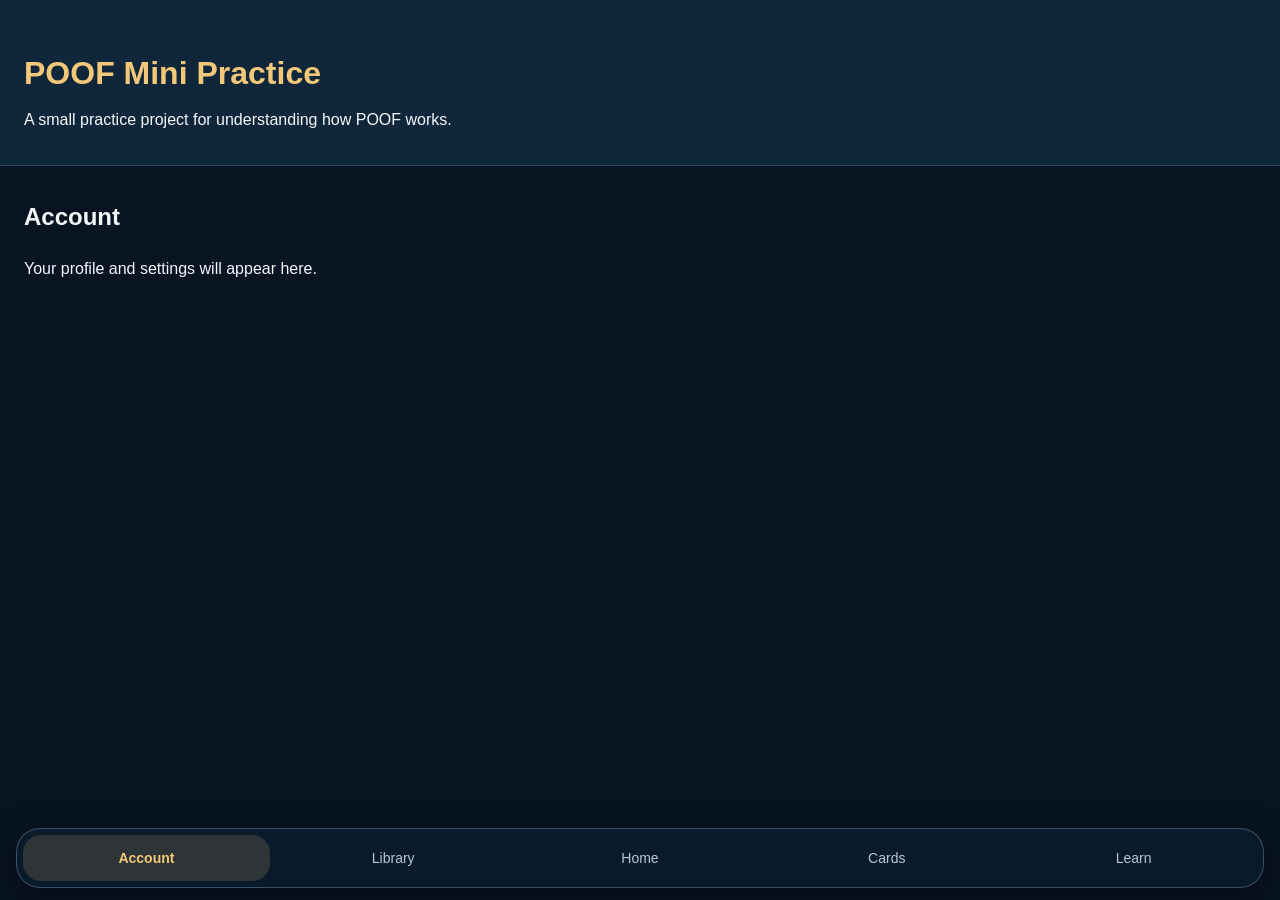
==== account.html @ 7e817dbe "refactor: connect Account page to theme controller" ====
<!DOCTYPE html>
<html lang="en">
<head>
  <meta charset="UTF-8">
  <meta name="viewport" content="width=device-width, initial-scale=1.0">
  <script src="js/theme.js"></script>
  <link rel="stylesheet" href="css/main.css">
  <script src="js/navigation.js" defer></script>
  <title>POOF Mini Practice | Account</title>
</head>

<body>
  <header>
    <h1>POOF Mini Practice</h1>
    <p>A small practice project for understanding how POOF works.</p>
  </header>

  <nav id="main-navigation"></nav>

  <main>
    <h2>Account</h2>
    <p>Your profile and settings will appear here.</p>
  </main>
</body>
</html>
---- css/main.css ----
* {
    box-sizing: border-box;
}

:root {
    --color-background: #111111;
    --color-surface: #1b1814;

    --color-text: #f5f1e8;
    --color-text-muted: #b8b0a4;
    --color-accent: #e6b96f;

    --color-border: #4a4032;

    --color-nav-background: rgba(27, 24, 20, 0.78);
    --color-nav-border: rgba(230, 185, 111, 0.25);
    --color-nav-hover: rgba(230, 185, 111, 0.08);
    --color-nav-active: rgba(230, 185, 111, 0.12);

    --shadow-nav: 0 12px 32px rgba(0, 0, 0, 0.45);
}

html[data-theme="snowy"] {
    --color-background: #081421;
    --color-surface: #10263a;

    --color-text: #f3f8fc;
    --color-text-muted: #b8c7d3;
    --color-accent: #f3c879;

    --color-border: #294861;

    --color-nav-background: rgba(11, 29, 45, 0.78);
    --color-nav-border: rgba(185, 220, 244, 0.28);
    --color-nav-hover: rgba(185, 220, 244, 0.10);
    --color-nav-active: rgba(243, 200, 121, 0.16);

    --shadow-nav: 0 12px 32px rgba(0, 8, 16, 0.55);
}

body {
    margin: 0;
    min-height: 100vh;
    font-family: Arial, sans-serif;
    line-height: 1.6;
    color: var(--color-text);
    background-color: var(--color-background);
}

header {
    padding: 48px 24px 32px;
    background-color: var(--color-surface);
    border-bottom: 1px solid var(--color-border);
}

main {
    padding: 32px 24px 120px;
}

h1 {
    margin: 0 0 8px;
    color: var(--color-accent);
}

h2 {
    margin-top: 0;
}

p {
    margin: 0;
}

#main-navigation {
    position: fixed;
    right: 16px;
    bottom: calc(12px + env(safe-area-inset-bottom));
    left: 16px;
    z-index: 100;

    background-color: var(--color-nav-background);
    border: 1px solid var(--color-nav-border);
    box-shadow: var(--shadow-nav);

    border-radius: 24px;
    backdrop-filter: blur(18px);
    -webkit-backdrop-filter: blur(18px);

    overflow: hidden;
}

#main-navigation ul {
    display: grid;
    grid-template-columns: repeat(5, 1fr);
    margin: 0;
    padding: 6px;
    list-style: none;
}

#main-navigation li {
    text-align: center;
}

#main-navigation a,
#main-navigation a:visited {
    display: block;
    padding: 12px 2px;

    color: var(--color-text-muted);
    font-size: 14px;
    text-decoration: none;

    border-radius: 18px;
    -webkit-tap-highlight-color: transparent;

    transition:
        color 0.2s ease,
        background-color 0.2s ease,
        transform 0.2s ease;
}

#main-navigation a:hover {
    color: var(--color-accent);
    background-color: var(--color-nav-hover);
}

#main-navigation a:active {
    transform: scale(0.96);
}

#main-navigation a.active {
    color: var(--color-accent);
    background-color: var(--color-nav-active);
    font-weight: bold;
}
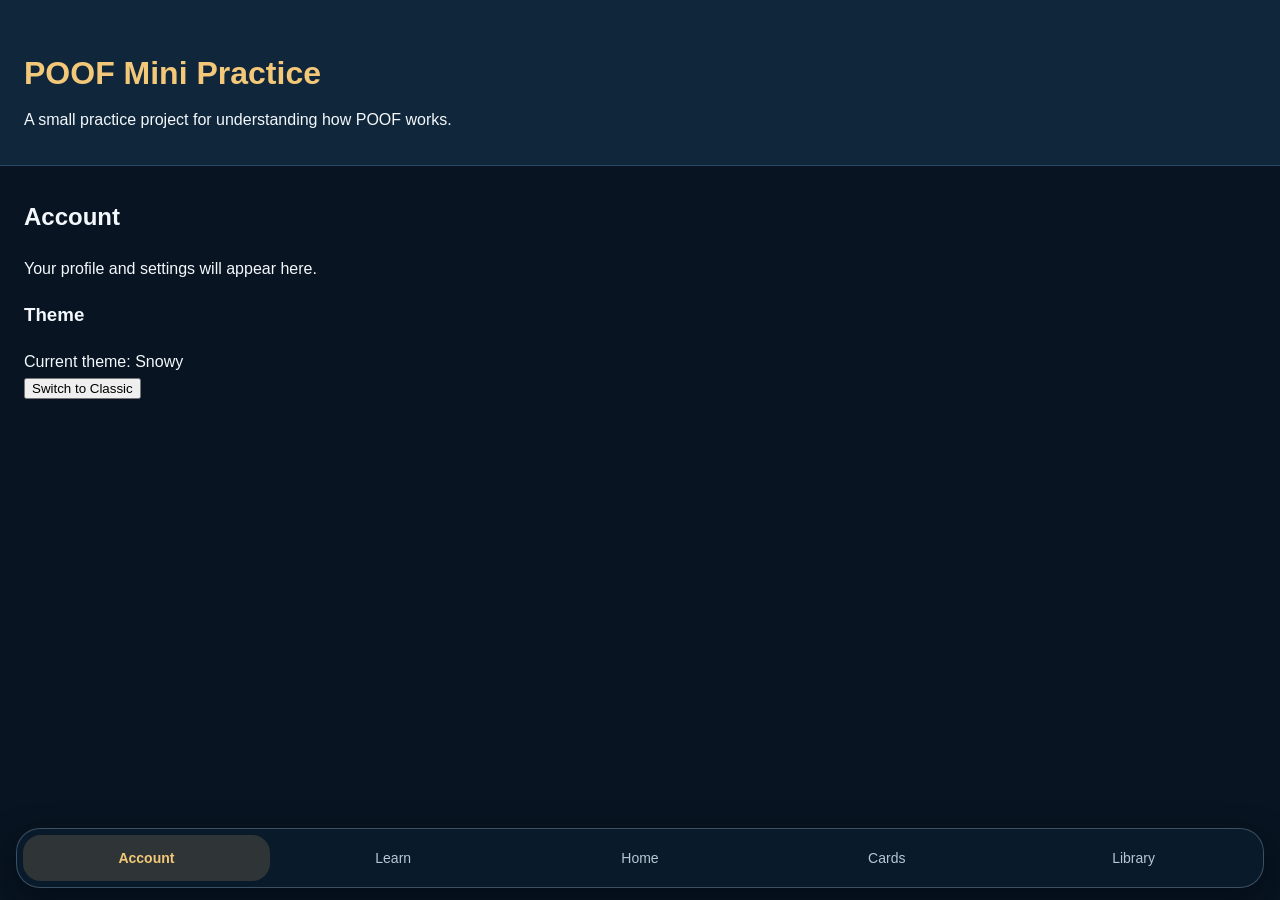
==== commit ecf60c90: "Add theme settings section to account page" ====
--- a/account.html
+++ b/account.html
@@ -20,6 +20,15 @@
   <main>
     <h2>Account</h2>
     <p>Your profile and settings will appear here.</p>
+    <section class="theme-settings">
+    <h3>Theme</h3>
+
+    <p id="theme-status">Current theme: Snowy</p>
+
+    <button id="theme-toggle" type="button">
+        Switch to Classic
+    </button>
+    </section>
   </main>
 </body>
 </html>
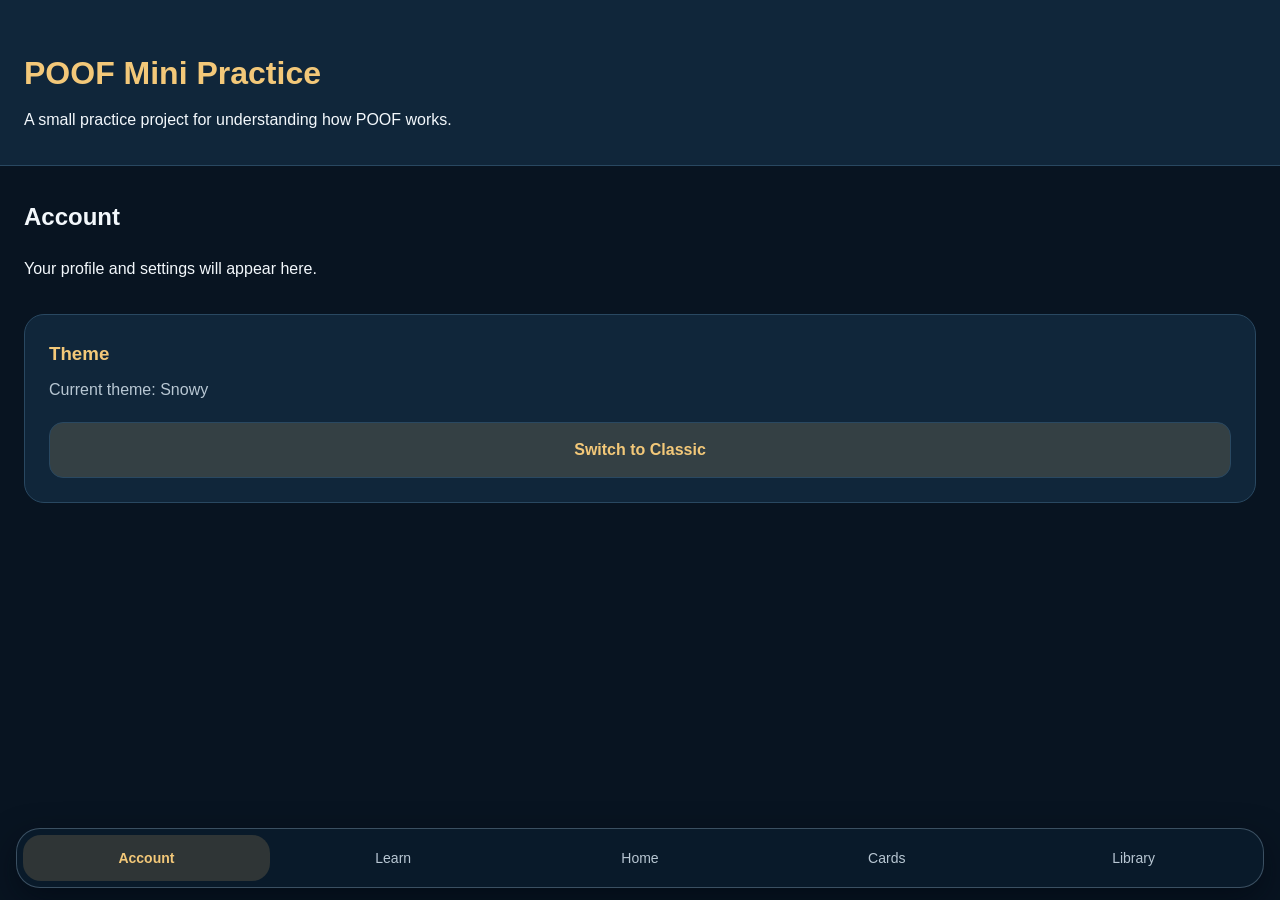
==== commit e2a84adc: "Update account.html" ====
--- a/account.html
+++ b/account.html
@@ -4,6 +4,7 @@
   <meta charset="UTF-8">
   <meta name="viewport" content="width=device-width, initial-scale=1.0">
   <script src="js/theme.js"></script>
+  <link rel="stylesheet" href="css/themes.css">
   <link rel="stylesheet" href="css/main.css">
   <script src="js/navigation.js" defer></script>
   <title>POOF Mini Practice | Account</title>
@@ -20,15 +21,18 @@
   <main>
     <h2>Account</h2>
     <p>Your profile and settings will appear here.</p>
+    
     <section class="theme-settings">
-    <h3>Theme</h3>
+      
+     <h3>Theme</h3>
+     <p id="theme-status">Current theme: Snowy</p>
 
-    <p id="theme-status">Current theme: Snowy</p>
-
-    <button id="theme-toggle" type="button">
-        Switch to Classic
-    </button>
+     <button id="theme-toggle" class="theme-button" type="button">
+     Switch to Classic
+     </button>
+      
     </section>
+    
   </main>
 </body>
 </html>
--- a/css/themes.css
+++ b/css/themes.css
@@ -0,0 +1,38 @@
+/* Classic theme */
+:root {
+    --color-background: #111111;
+    --color-surface: #1b1814;
+
+    --color-text: #f5f1e8;
+    --color-text-muted: #b8b0a4;
+    --color-accent: #e6b96f;
+
+    --color-border: #4a4032;
+
+    --color-nav-background: rgba(27, 24, 20, 0.78);
+    --color-nav-border: rgba(230, 185, 111, 0.25);
+    --color-nav-hover: rgba(230, 185, 111, 0.08);
+    --color-nav-active: rgba(230, 185, 111, 0.12);
+
+    --shadow-nav: 0 12px 32px rgba(0, 0, 0, 0.45);
+}
+
+
+/* Snowy theme */
+html[data-theme="snowy"] {
+    --color-background: #081421;
+    --color-surface: #10263a;
+
+    --color-text: #f3f8fc;
+    --color-text-muted: #b8c7d3;
+    --color-accent: #f3c879;
+
+    --color-border: #294861;
+
+    --color-nav-background: rgba(11, 29, 45, 0.78);
+    --color-nav-border: rgba(185, 220, 244, 0.28);
+    --color-nav-hover: rgba(185, 220, 244, 0.10);
+    --color-nav-active: rgba(243, 200, 121, 0.16);
+
+    --shadow-nav: 0 12px 32px rgba(0, 8, 16, 0.55);
+}
--- a/css/main.css
+++ b/css/main.css
@@ -1,41 +1,5 @@
 * {
     box-sizing: border-box;
-}
-
-:root {
-    --color-background: #111111;
-    --color-surface: #1b1814;
-
-    --color-text: #f5f1e8;
-    --color-text-muted: #b8b0a4;
-    --color-accent: #e6b96f;
-
-    --color-border: #4a4032;
-
-    --color-nav-background: rgba(27, 24, 20, 0.78);
-    --color-nav-border: rgba(230, 185, 111, 0.25);
-    --color-nav-hover: rgba(230, 185, 111, 0.08);
-    --color-nav-active: rgba(230, 185, 111, 0.12);
-
-    --shadow-nav: 0 12px 32px rgba(0, 0, 0, 0.45);
-}
-
-html[data-theme="snowy"] {
-    --color-background: #081421;
-    --color-surface: #10263a;
-
-    --color-text: #f3f8fc;
-    --color-text-muted: #b8c7d3;
-    --color-accent: #f3c879;
-
-    --color-border: #294861;
-
-    --color-nav-background: rgba(11, 29, 45, 0.78);
-    --color-nav-border: rgba(185, 220, 244, 0.28);
-    --color-nav-hover: rgba(185, 220, 244, 0.10);
-    --color-nav-active: rgba(243, 200, 121, 0.16);
-
-    --shadow-nav: 0 12px 32px rgba(0, 8, 16, 0.55);
 }
 
 body {
@@ -132,3 +96,50 @@
     background-color: var(--color-nav-active);
     font-weight: bold;
 }
+
+.theme-settings {
+    margin-top: 32px;
+    padding: 24px;
+
+    background-color: var(--color-surface);
+    border: 1px solid var(--color-border);
+    border-radius: 20px;
+}
+
+.theme-settings h3 {
+    margin: 0 0 8px;
+    color: var(--color-accent);
+}
+
+.theme-settings p {
+    margin-bottom: 20px;
+    color: var(--color-text-muted);
+}
+
+.theme-button {
+    width: 100%;
+    padding: 14px 20px;
+
+    color: var(--color-accent);
+    background-color: var(--color-nav-active);
+
+    border: 1px solid var(--color-border);
+    border-radius: 14px;
+
+    font: inherit;
+    font-weight: bold;
+    cursor: pointer;
+
+    transition:
+        background-color 0.2s ease,
+        transform 0.2s ease;
+}
+
+.theme-button:active {
+    transform: scale(0.97);
+}
+
+.theme-button:focus-visible {
+    outline: 3px solid var(--color-accent);
+    outline-offset: 3px;
+}
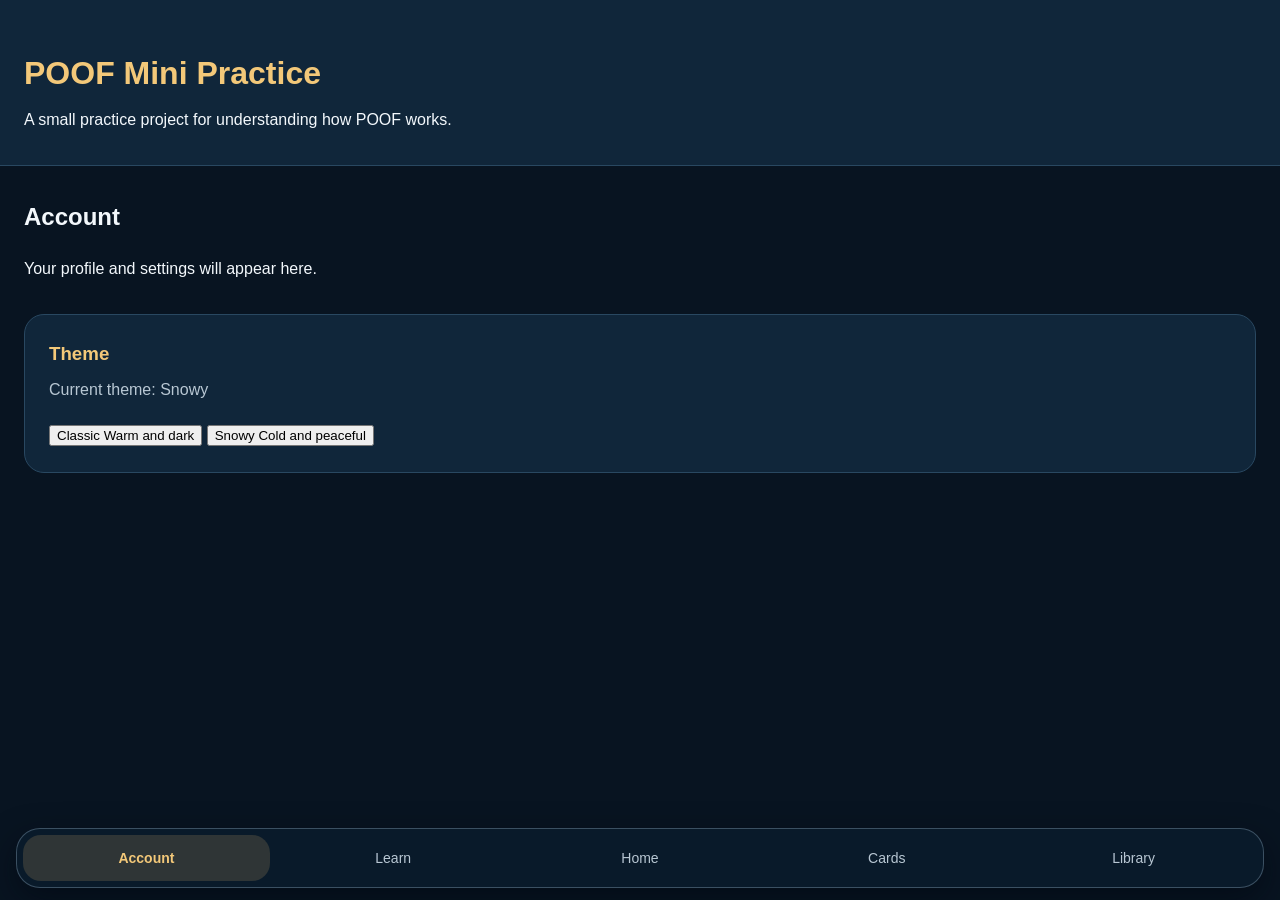
==== commit 7131375e: "Update account.html" ====
--- a/account.html
+++ b/account.html
@@ -22,15 +22,38 @@
     <h2>Account</h2>
     <p>Your profile and settings will appear here.</p>
     
-    <section class="theme-settings">
-      
-     <h3>Theme</h3>
-     <p id="theme-status">Current theme: Snowy</p>
+    <section class="theme-settings" aria-labelledby="theme-heading">
+    <h3 id="theme-heading">Theme</h3>
 
-     <button id="theme-toggle" class="theme-button" type="button">
-     Switch to Classic
-     </button>
-      
+    <p id="theme-status" aria-live="polite">
+        Current theme: Snowy
+    </p>
+
+     <div class="theme-options">
+        <button
+            class="theme-option"
+            type="button"
+            data-theme-value="classic"
+            aria-pressed="false"
+        >
+            <span class="theme-option-title">Classic</span>
+            <span class="theme-option-description">
+                Warm and dark
+            </span>
+        </button>
+
+        <button
+            class="theme-option"
+            type="button"
+            data-theme-value="snowy"
+            aria-pressed="false"
+        >
+            <span class="theme-option-title">Snowy</span>
+            <span class="theme-option-description">
+                Cold and peaceful
+            </span>
+        </button>
+     </div>
     </section>
     
   </main>
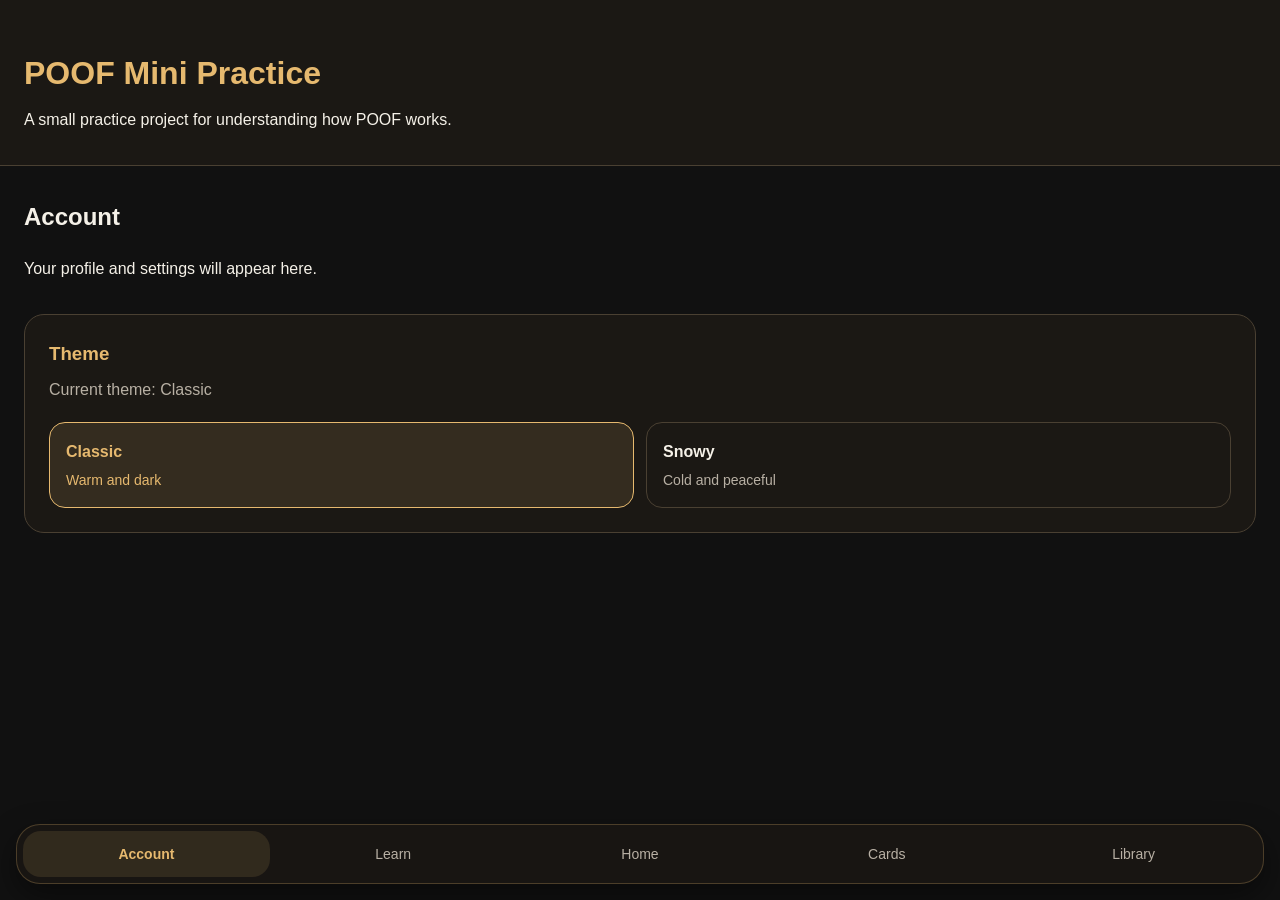
==== commit 06689e4e: "feat: load localization across all pages" ====
--- a/account.html
+++ b/account.html
@@ -6,6 +6,10 @@
   <script src="js/theme.js"></script>
   <link rel="stylesheet" href="css/themes.css">
   <link rel="stylesheet" href="css/main.css">
+  <script src="locales/en.js" defer></script>
+  <script src="locales/de.js" defer></script>
+  <script src="locales/fa.js" defer></script>
+  <script src="js/i18n.js" defer></script>
   <script src="js/navigation.js" defer></script>
   <title>POOF Mini Practice | Account</title>
 </head>
--- a/css/themes.css
+++ b/css/themes.css
@@ -1,4 +1,4 @@
-/* Classic theme */
+/* Classic theme and default fallback */
 :root {
     --color-background: #111111;
     --color-surface: #1b1814;
@@ -6,6 +6,7 @@
     --color-text: #f5f1e8;
     --color-text-muted: #b8b0a4;
     --color-accent: #e6b96f;
+    --color-error: #ff8f87;
 
     --color-border: #4a4032;
 
@@ -26,6 +27,7 @@
     --color-text: #f3f8fc;
     --color-text-muted: #b8c7d3;
     --color-accent: #f3c879;
+    --color-error: #ff9d9d;
 
     --color-border: #294861;
 
--- a/css/main.css
+++ b/css/main.css
@@ -1,10 +1,16 @@
 * {
     box-sizing: border-box;
+}
+
+a,
+button {
+    -webkit-tap-highlight-color: transparent;
 }
 
 body {
     margin: 0;
     min-height: 100vh;
+    min-height: 100dvh;
     font-family: Arial, sans-serif;
     line-height: 1.6;
     color: var(--color-text);
@@ -18,7 +24,7 @@
 }
 
 main {
-    padding: 32px 24px 120px;
+    padding: 32px 24px calc(140px + env(safe-area-inset-bottom, 0px));
 }
 
 h1 {
@@ -36,9 +42,11 @@
 
 #main-navigation {
     position: fixed;
+
     right: 16px;
-    bottom: calc(12px + env(safe-area-inset-bottom));
+    bottom: calc(16px + env(safe-area-inset-bottom, 0px));
     left: 16px;
+
     z-index: 100;
 
     background-color: var(--color-nav-background);
@@ -75,11 +83,6 @@
 
     border-radius: 18px;
     -webkit-tap-highlight-color: transparent;
-
-    transition:
-        color 0.2s ease,
-        background-color 0.2s ease,
-        transform 0.2s ease;
 }
 
 #main-navigation a:hover {
@@ -116,30 +119,1100 @@
     color: var(--color-text-muted);
 }
 
-.theme-button {
-    width: 100%;
-    padding: 14px 20px;
-
+.theme-options {
+    display: grid;
+    grid-template-columns: repeat(2, minmax(0, 1fr));
+    gap: 12px;
+}
+
+.theme-option {
+    padding: 16px;
+
+    color: var(--color-text);
+    background-color: transparent;
+
+    border: 1px solid var(--color-border);
+    border-radius: 16px;
+
+    font: inherit;
+    text-align: left;
+    cursor: pointer;
+
+    
+}
+
+.theme-option-title {
+    display: block;
+    margin-bottom: 4px;
+
+    font-weight: bold;
+}
+
+.theme-option-description {
+    display: block;
+
+    color: var(--color-text-muted);
+    font-size: 14px;
+}
+
+.theme-option:hover {
+    background-color: var(--color-nav-hover);
+}
+
+.theme-option:active {
+    transform: scale(0.97);
+}
+
+.theme-option.selected {
     color: var(--color-accent);
     background-color: var(--color-nav-active);
-
-    border: 1px solid var(--color-border);
-    border-radius: 14px;
-
-    font: inherit;
-    font-weight: bold;
-    cursor: pointer;
-
-    transition:
-        background-color 0.2s ease,
-        transform 0.2s ease;
-}
-
-.theme-button:active {
-    transform: scale(0.97);
-}
-
-.theme-button:focus-visible {
+    border-color: var(--color-accent);
+}
+
+.theme-option.selected .theme-option-description {
+    color: var(--color-accent);
+}
+
+.theme-option:focus-visible {
     outline: 3px solid var(--color-accent);
     outline-offset: 3px;
 }
+
+
+body,
+header,
+h1,
+.theme-settings,
+.theme-option,
+.theme-option-description,
+#main-navigation,
+#main-navigation a {
+    transition:
+        color 0.3s ease,
+        background-color 0.3s ease,
+        border-color 0.3s ease,
+        box-shadow 0.3s ease,
+        opacity 0.25s ease,
+        transform 0.2s ease;
+}
+
+#main-navigation {
+    will-change: transform, opacity;
+
+    transition:
+        background-color 0.3s ease,
+        border-color 0.3s ease,
+        box-shadow 0.3s ease,
+        opacity 0.35s ease,
+        transform 0.42s cubic-bezier(0.4, 0, 0.2, 1);
+}
+
+#main-navigation.navigation-hidden {
+    opacity: 0;
+
+    transform: translateY(
+        calc(100% + 48px + env(safe-area-inset-bottom, 0px))
+    );
+
+    pointer-events: none;
+}
+
+#main-navigation:focus-within {
+    opacity: 1;
+    transform: translateY(0);
+    pointer-events: auto;
+}
+
+@media (prefers-reduced-motion: reduce) {
+    body,
+    header,
+    h1,
+    .theme-settings,
+    .theme-option,
+    .theme-option-description,
+    #main-navigation,
+    #main-navigation a {
+        transition: none;
+    }
+    .lesson-message--loading::before {
+    animation: none;
+    }
+}
+
+/* =========================================================
+   LEARN PAGE
+   ========================================================= */
+
+.learn-intro {
+    max-width: 720px;
+    margin: 0 auto 28px;
+}
+
+.learn-intro p {
+    color: var(--color-text-muted);
+}
+
+.lesson-list {
+    display: grid;
+    gap: 16px;
+
+    max-width: 720px;
+    margin: 0 auto;
+}
+
+.lesson-message {
+    display: flex;
+    align-items: center;
+    justify-content: center;
+    gap: 10px;
+
+    min-height: 110px;
+    padding: 20px;
+
+    color: var(--color-text-muted);
+    background-color: var(--color-surface);
+
+    border: 1px solid var(--color-border);
+    border-radius: 20px;
+
+    text-align: center;
+}
+
+.lesson-message--loading::before {
+    content: "";
+
+    width: 18px;
+    height: 18px;
+
+    border: 2px solid var(--color-border);
+    border-top-color: var(--color-accent);
+    border-radius: 50%;
+
+    animation: lesson-loading-spin 0.8s linear infinite;
+}
+
+.lesson-message--empty {
+    border-style: dashed;
+}
+
+.lesson-message--error {
+    color: var(--color-error);
+    border-color: var(--color-error);
+}
+
+@keyframes lesson-loading-spin {
+    from {
+        transform: rotate(0deg);
+    }
+
+    to {
+        transform: rotate(360deg);
+    }
+}
+
+/* =========================================================
+   LESSON CARD
+   ========================================================= */
+
+.lesson-card {
+    display: grid;
+    gap: 14px;
+
+    padding: 20px;
+
+    background-color: var(--color-surface);
+    border: 1px solid var(--color-border);
+    border-radius: 20px;
+
+    box-shadow: 0 10px 24px rgba(0, 0, 0, 0.18);
+}
+
+.lesson-card__header,
+.lesson-card__footer {
+    display: flex;
+    align-items: center;
+    justify-content: space-between;
+    gap: 12px;
+}
+
+.lesson-card__number {
+    color: var(--color-text-muted);
+    font-size: 14px;
+    font-weight: bold;
+}
+
+.lesson-card__level {
+    padding: 4px 10px;
+
+    color: var(--color-accent);
+    border: 1px solid var(--color-border);
+    border-radius: 999px;
+
+    font-size: 13px;
+    font-weight: bold;
+}
+
+.lesson-card__title {
+    margin: 0;
+
+    color: var(--color-text);
+    font-size: 22px;
+    line-height: 1.3;
+}
+
+.lesson-card__description {
+    color: var(--color-text-muted);
+}
+
+.lesson-card__footer {
+    padding-top: 12px;
+    border-top: 1px solid var(--color-border);
+
+    color: var(--color-text-muted);
+    font-size: 14px;
+}
+
+.lesson-card__status {
+    padding: 4px 10px;
+    border-radius: 999px;
+
+    font-size: 13px;
+    font-weight: bold;
+}
+
+.lesson-card__status.is-available {
+    color: var(--color-accent);
+    border: 1px solid var(--color-accent);
+}
+
+.lesson-card__status.is-coming-soon {
+    color: var(--color-text-muted);
+    border: 1px solid var(--color-border);
+}
+
+/* =========================================================
+   CARDS PAGE
+   ========================================================= */
+
+.cards-page-intro {
+    display: grid;
+    gap: 18px;
+
+    max-width: 720px;
+    margin: 0 auto;
+}
+
+.cards-page-intro__copy h2 {
+    margin: 0 0 6px;
+}
+
+.cards-page-intro__copy p {
+    color: var(--color-text-muted);
+}
+
+.cards-summary {
+    max-width: 720px;
+    margin: 28px auto 0;
+    padding: 20px;
+
+    background-color: var(--color-surface);
+    border: 1px solid var(--color-border);
+    border-radius: 20px;
+
+    box-shadow: 0 10px 24px rgba(0, 0, 0, 0.18);
+}
+
+.cards-summary h3 {
+    margin: 0 0 8px;
+    color: var(--color-text);
+}
+
+.cards-summary p {
+    color: var(--color-text-muted);
+}
+
+/* =========================================================
+   CARD BUILDER TOGGLE
+   ========================================================= */
+
+.card-builder-toggle-wrap {
+    display: flex;
+    align-items: center;
+    justify-content: flex-end;
+
+    margin: 0;
+}
+
+.card-builder-toggle {
+    padding: 10px 14px;
+
+    color: var(--color-accent);
+    background-color: transparent;
+
+    border: 1px solid var(--color-accent);
+    border-radius: 12px;
+
+    font: inherit;
+    font-weight: bold;
+
+    cursor: pointer;
+}
+
+.card-builder-toggle:hover {
+    color: var(--color-background);
+    background-color: var(--color-accent);
+}
+
+.card-builder-toggle:active {
+    transform: scale(0.98);
+}
+
+.card-builder-toggle:focus-visible {
+    outline: 2px solid var(--color-accent);
+    outline-offset: 3px;
+}
+
+.card-builder[hidden] {
+    display: none;
+}
+
+@media (max-width: 480px) {
+    .card-builder-toggle {
+        width: 100%;
+    }
+}
+
+/* =========================================================
+   CARD BUILDER
+   ========================================================= */
+
+.card-builder {
+    max-width: 720px;
+    margin: 28px auto 0;
+    padding: 20px;
+
+    background-color: var(--color-surface);
+    border: 1px solid var(--color-border);
+    border-radius: 20px;
+
+    box-shadow: 0 10px 24px rgba(0, 0, 0, 0.18);
+}
+
+.card-builder h3 {
+    margin: 0 0 18px;
+    color: var(--color-text);
+}
+
+#card-builder-form {
+    display: grid;
+    gap: 18px;
+}
+
+.card-builder__field {
+    display: grid;
+    gap: 7px;
+}
+
+.card-builder__field label {
+    color: var(--color-text);
+    font-size: 14px;
+    font-weight: bold;
+}
+
+.card-builder__field input,
+.card-builder__field textarea,
+.card-builder__field select {
+    width: 100%;
+    padding: 11px 12px;
+
+    color: var(--color-text);
+    background-color: var(--color-background);
+
+    border: 1px solid var(--color-border);
+    border-radius: 12px;
+
+    font: inherit;
+}
+
+.card-builder__field textarea {
+    min-height: 100px;
+    resize: vertical;
+}
+
+.card-builder__field input:focus,
+.card-builder__field textarea:focus,
+.card-builder__field select:focus {
+    border-color: var(--color-accent);
+
+    outline: 2px solid var(--color-accent);
+    outline-offset: 2px;
+}
+
+.card-builder__submit {
+    padding: 11px 18px;
+
+    color: var(--color-background);
+    background-color: var(--color-accent);
+
+    border: 1px solid var(--color-accent);
+    border-radius: 12px;
+
+    font: inherit;
+    font-weight: bold;
+
+    cursor: pointer;
+}
+
+.card-builder__submit:hover {
+    filter: brightness(1.06);
+}
+
+.card-builder__submit:active {
+    transform: scale(0.98);
+}
+
+.card-builder__submit:focus-visible {
+    outline: 2px solid var(--color-accent);
+    outline-offset: 3px;
+}
+
+.card-builder__submit:disabled {
+    opacity: 0.55;
+    cursor: default;
+}
+
+.card-builder__message {
+    min-height: 24px;
+    margin: 0;
+
+    color: var(--color-text-muted);
+    font-size: 14px;
+}
+
+.card-builder__message.is-success {
+    color: var(--color-accent);
+}
+
+.card-builder__message.is-error {
+    color: var(--color-error);
+}
+
+@media (min-width: 700px) {
+    #card-builder-form {
+        grid-template-columns:
+            repeat(2, minmax(0, 1fr));
+    }
+
+    .card-builder__field--wide,
+    .card-builder__message {
+        grid-column: 1 / -1;
+    }
+
+    .card-builder__submit {
+        align-self: end;
+    }
+}
+
+/* =========================================================
+   SAVED CARD LIST
+   ========================================================= */
+
+.saved-card-list {
+    display: grid;
+    gap: 14px;
+
+    margin-top: 18px;
+}
+
+.saved-card {
+    display: grid;
+    gap: 10px;
+
+    padding: 18px;
+
+    background-color: var(--color-background);
+
+    border: 1px solid var(--color-border);
+    border-radius: 16px;
+
+    box-shadow: 0 8px 20px
+        rgba(0, 0, 0, 0.14);
+}
+
+.saved-card__word {
+    margin: 0;
+
+    color: var(--color-accent);
+    font-size: 20px;
+    line-height: 1.3;
+}
+
+.saved-card__meaning {
+    margin: 0;
+
+    color: var(--color-text);
+    font-size: 17px;
+    font-weight: bold;
+}
+
+.saved-card__example {
+    margin: 2px 0 0;
+    padding-top: 10px;
+
+    color: var(--color-text-muted);
+    border-top: 1px solid var(--color-border);
+
+    font-size: 15px;
+    font-style: italic;
+}
+
+.saved-card-list__empty {
+    margin: 0;
+    padding: 18px;
+
+    color: var(--color-text-muted);
+
+    border: 1px dashed var(--color-border);
+    border-radius: 14px;
+
+    text-align: center;
+}
+
+@media (min-width: 700px) {
+    .saved-card-list {
+        grid-template-columns:
+            repeat(2, minmax(0, 1fr));
+    }
+}
+
+.saved-card__actions {
+    display: flex;
+    justify-content: flex-end;
+
+    padding-top: 4px;
+}
+
+.saved-card__delete {
+    padding: 7px 12px;
+
+    color: var(--color-error);
+    background-color: transparent;
+
+    border: 1px solid var(--color-error);
+    border-radius: 10px;
+
+    font: inherit;
+    font-size: 13px;
+    font-weight: bold;
+
+    cursor: pointer;
+}
+
+.saved-card__delete:hover {
+    color: var(--color-background);
+    background-color: var(--color-error);
+}
+
+.saved-card__delete:active {
+    transform: scale(0.96);
+}
+
+.saved-card__delete:focus-visible {
+    outline: 2px solid var(--color-error);
+    outline-offset: 3px;
+}
+
+.saved-card__delete:disabled {
+    opacity: 0.45;
+    cursor: default;
+}
+
+.saved-card__actions {
+    gap: 8px;
+}
+
+.saved-card__edit,
+.card-builder__cancel {
+    padding: 7px 12px;
+
+    color: var(--color-accent);
+    background-color: transparent;
+
+    border: 1px solid var(--color-accent);
+    border-radius: 10px;
+
+    font: inherit;
+    font-size: 13px;
+    font-weight: bold;
+
+    cursor: pointer;
+}
+
+.saved-card__edit:hover,
+.card-builder__cancel:hover {
+    color: var(--color-background);
+    background-color: var(--color-accent);
+}
+
+.saved-card__edit:active,
+.card-builder__cancel:active {
+    transform: scale(0.96);
+}
+
+.saved-card__edit:focus-visible,
+.card-builder__cancel:focus-visible {
+    outline: 2px solid var(--color-accent);
+    outline-offset: 3px;
+}
+
+/* =========================================================
+   DELETE CARD DIALOG
+   ========================================================= */
+
+.delete-card-dialog {
+    width: min(
+        420px,
+        calc(100% - 32px)
+    );
+
+    padding: 0;
+
+    color: var(--color-text);
+    background-color: transparent;
+
+    border: 0;
+    border-radius: 20px;
+
+    overflow: hidden;
+}
+
+.delete-card-dialog::backdrop {
+    background-color:
+        rgba(0, 0, 0, 0.72);
+
+    backdrop-filter: blur(5px);
+    -webkit-backdrop-filter: blur(5px);
+}
+
+.delete-card-dialog__content {
+    padding: 24px;
+
+    background-color:
+        var(--color-surface);
+
+    border: 1px solid
+        var(--color-border);
+
+    border-radius: 20px;
+
+    box-shadow:
+        0 24px 70px
+        rgba(0, 0, 0, 0.55);
+}
+
+.delete-card-dialog h3 {
+    margin: 0 0 10px;
+
+    color: var(--color-text);
+    font-size: 22px;
+}
+
+.delete-card-dialog p {
+    margin: 0;
+
+    color: var(--color-text-muted);
+}
+
+.delete-card-dialog__error {
+    min-height: 22px;
+    margin-top: 10px !important;
+
+    color:
+        var(--color-error) !important;
+
+    font-size: 14px;
+}
+
+.delete-card-dialog__actions {
+    display: flex;
+    justify-content: flex-end;
+    gap: 10px;
+
+    margin-top: 20px;
+}
+
+.delete-card-dialog__cancel,
+.delete-card-dialog__confirm {
+    padding: 9px 16px;
+
+    border-radius: 11px;
+
+    font: inherit;
+    font-weight: bold;
+
+    cursor: pointer;
+}
+
+.delete-card-dialog__cancel {
+    color: var(--color-text);
+    background-color: transparent;
+
+    border: 1px solid
+        var(--color-border);
+}
+
+.delete-card-dialog__confirm {
+    color: var(--color-background);
+    background-color:
+        var(--color-error);
+
+    border: 1px solid
+        var(--color-error);
+}
+
+.delete-card-dialog__cancel:hover {
+    border-color:
+        var(--color-accent);
+}
+
+.delete-card-dialog__confirm:hover {
+    filter: brightness(1.08);
+}
+
+.delete-card-dialog__cancel:active,
+.delete-card-dialog__confirm:active {
+    transform: scale(0.96);
+}
+
+.delete-card-dialog__cancel:focus-visible,
+.delete-card-dialog__confirm:focus-visible {
+    outline: 2px solid
+        var(--color-accent);
+
+    outline-offset: 3px;
+}
+
+.delete-card-dialog__confirm:disabled {
+    opacity: 0.55;
+    cursor: default;
+}
+
+/* =========================================================
+   DECK TOOLBAR
+   ========================================================= */
+
+.deck-toolbar {
+    margin: 0 0 14px;
+}
+
+.deck-toolbar__controls {
+    display: grid;
+    grid-template-columns:
+        minmax(0, 1fr) 42px 42px;
+    gap: 8px;
+    margin-top: 8px;
+}
+
+.deck-toolbar__select {
+    width: 100%;
+    min-width: 0;
+}
+
+.deck-toolbar__button {
+    display: inline-flex;
+    align-items: center;
+    justify-content: center;
+
+    min-width: 42px;
+    min-height: 42px;
+    padding: 0;
+
+    color: var(--color-text);
+    background-color: var(--color-surface);
+
+    border: 1px solid var(--color-border);
+    border-radius: 11px;
+
+    font: inherit;
+    font-size: 20px;
+    font-weight: bold;
+    line-height: 1;
+
+    cursor: pointer;
+}
+
+.deck-toolbar__button:hover {
+    color: var(--color-accent);
+    border-color: var(--color-accent);
+}
+
+.deck-toolbar__button:focus-visible {
+    outline: 2px solid var(--color-accent);
+    outline-offset: 2px;
+}
+
+.deck-toolbar__button:disabled {
+    opacity: 0.4;
+    cursor: default;
+}
+
+.deck-actions-panel {
+    margin: 0 0 18px;
+    padding: 14px;
+
+    background-color:
+        color-mix(
+            in srgb,
+            var(--color-surface) 70%,
+            transparent
+        );
+
+    border: 1px solid var(--color-border);
+    border-radius: 14px;
+}
+
+.deck-create-form[hidden],
+.deck-actions-panel[hidden] {
+    display: none;
+}
+
+/* =========================================================
+   DECK CREATE FORM
+   ========================================================= */
+
+.deck-create-form {
+    margin: 0 0 18px;
+}
+
+.deck-create-form__controls {
+    display: flex;
+    align-items: stretch;
+    gap: 10px;
+}
+
+.deck-create-form__controls
+.saved-card-search__input {
+    flex: 1;
+    min-width: 0;
+}
+
+.deck-create-form__controls
+.card-builder__submit {
+    flex: 0 0 auto;
+}
+
+.deck-create-form
+.card-builder__message {
+    margin-top: 8px;
+}
+
+@media (max-width: 480px) {
+    .deck-create-form__controls {
+        flex-direction: column;
+    }
+
+    .deck-create-form__controls
+    .card-builder__submit {
+        width: 100%;
+    }
+}
+
+/* =========================================================
+   SAVED CARD SEARCH
+   ========================================================= */
+
+.saved-card-search {
+    margin: 18px 0;
+}
+
+.saved-card-search__label {
+    display: block;
+
+    margin-bottom: 8px;
+
+    color: var(--color-text);
+    font-size: 14px;
+    font-weight: bold;
+}
+
+.saved-card-search__input {
+    width: 100%;
+    padding: 11px 14px;
+
+    color: var(--color-text);
+    background-color: var(--color-surface);
+
+    border: 1px solid var(--color-border);
+    border-radius: 12px;
+
+    font: inherit;
+}
+
+.saved-card-search__input::placeholder {
+    color: var(--color-text-muted);
+}
+
+.saved-card-search__input:hover {
+    border-color: var(--color-accent);
+}
+
+.saved-card-search__input:focus {
+    border-color: var(--color-accent);
+    outline: 2px solid transparent;
+
+    box-shadow:
+        0 0 0 3px
+        color-mix(
+            in srgb,
+            var(--color-accent) 25%,
+            transparent
+        );
+}
+
+.saved-card-search__input::-webkit-search-cancel-button {
+    cursor: pointer;
+}
+
+
+/* =========================================================
+   SAVED CARD SORT
+   ========================================================= */
+
+.saved-card-sort {
+    display: flex;
+    align-items: center;
+    justify-content: space-between;
+    gap: 14px;
+
+    margin: 0 0 18px;
+}
+
+.saved-card-sort__label {
+    color: var(--color-text);
+    font-size: 14px;
+    font-weight: bold;
+}
+
+.saved-card-sort__select {
+    min-width: 160px;
+    padding: 9px 36px 9px 12px;
+
+    color: var(--color-text);
+    background-color: var(--color-surface);
+
+    border: 1px solid var(--color-border);
+    border-radius: 11px;
+
+    font: inherit;
+    cursor: pointer;
+}
+
+.saved-card-sort__select:hover {
+    border-color: var(--color-accent);
+}
+
+.saved-card-sort__select:focus {
+    border-color: var(--color-accent);
+    outline: 2px solid transparent;
+
+    box-shadow:
+        0 0 0 3px
+        color-mix(
+            in srgb,
+            var(--color-accent) 25%,
+            transparent
+        );
+}
+
+@media (max-width: 480px) {
+    .saved-card-sort {
+        align-items: stretch;
+        flex-direction: column;
+        gap: 8px;
+    }
+
+    .saved-card-sort__select {
+        width: 100%;
+    }
+}
+
+/* =========================================================
+   CARDS PAGE — DESKTOP LAYOUT
+   ========================================================= */
+
+@media (min-width: 900px) {
+    .cards-page-intro,
+    .card-builder,
+    .cards-summary {
+        max-width: 1040px;
+    }
+
+    .cards-page-intro {
+        grid-template-columns:
+            minmax(0, 1fr) auto;
+
+        align-items: center;
+
+        margin-bottom: 24px;
+    }
+
+    .cards-page-intro__copy {
+        min-width: 0;
+    }
+
+    .card-builder-toggle-wrap {
+        align-self: center;
+    }
+
+    .card-builder-toggle {
+        min-width: 132px;
+    }
+
+    .card-builder {
+        margin-top: 0;
+    }
+
+    .cards-summary {
+        display: grid;
+        grid-template-columns:
+            minmax(0, 1fr) 220px;
+
+        column-gap: 18px;
+    }
+
+    .cards-summary > h3,
+    .cards-summary > #saved-cards-count,
+    .cards-summary > .deck-toolbar,
+    .cards-summary > #new-deck-form,
+    .cards-summary > #deck-actions-panel,
+    .cards-summary > .saved-card-list {
+        grid-column: 1 / -1;
+    }
+
+    .cards-summary > .saved-card-search {
+        grid-column: 1;
+        margin: 18px 0;
+    }
+
+    .cards-summary > .saved-card-sort {
+        grid-column: 2;
+
+        align-self: end;
+
+        margin: 18px 0;
+    }
+
+    .cards-summary >
+    .saved-card-sort
+    .saved-card-sort__label {
+        display: block;
+        margin-bottom: 8px;
+    }
+
+    .cards-summary >
+    .saved-card-sort
+    .saved-card-sort__select {
+        width: 100%;
+        min-width: 0;
+    }
+}
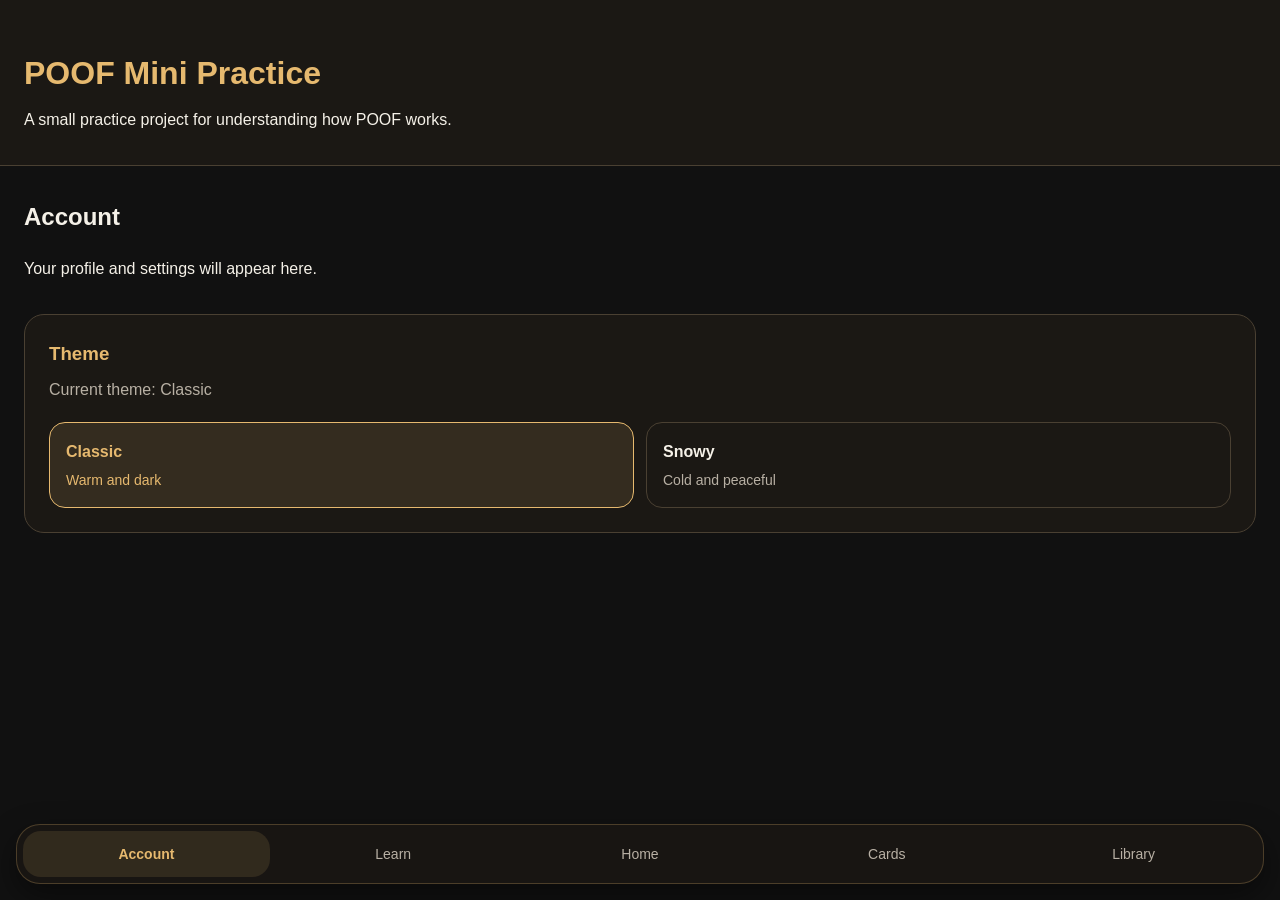
==== commit cdece769: "feat: localize page headings" ====
--- a/account.html
+++ b/account.html
@@ -16,14 +16,14 @@
 
 <body>
   <header>
-    <h1>POOF Mini Practice</h1>
+    <h1 data-i18n="app.name">POOF Mini Practice</h1>
     <p>A small practice project for understanding how POOF works.</p>
   </header>
 
   <nav id="main-navigation"></nav>
 
   <main>
-    <h2>Account</h2>
+    <h2 data-i18n="nav.account">Account</h2>
     <p>Your profile and settings will appear here.</p>
     
     <section class="theme-settings" aria-labelledby="theme-heading">
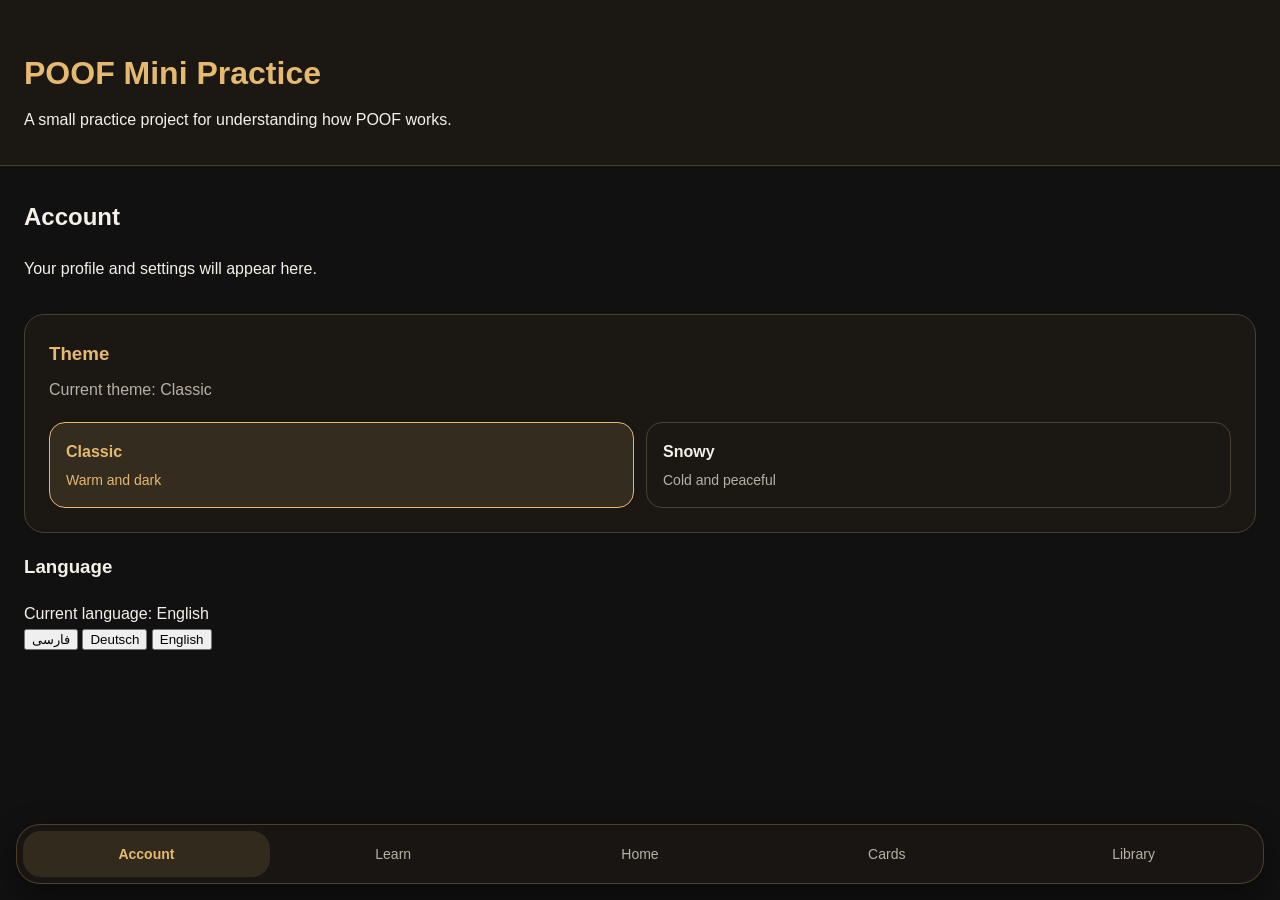
==== commit 49d3e864: "feat: add UI language selector foundation" ====
--- a/account.html
+++ b/account.html
@@ -59,6 +59,70 @@
         </button>
      </div>
     </section>
+
+         </div>
+    </section>
+
+    <section
+        class="language-settings"
+        aria-labelledby="language-heading"
+    >
+        <h3 id="language-heading">
+            Language
+        </h3>
+
+        <p
+            id="language-status"
+            aria-live="polite"
+        >
+            Current language: English
+        </p>
+
+        <div class="language-options">
+            <button
+                class="language-option"
+                type="button"
+                data-ui-language-value="fa"
+                aria-pressed="false"
+            >
+                <span
+                    lang="fa"
+                    dir="rtl"
+                >
+                    فارسی
+                </span>
+            </button>
+
+            <button
+                class="language-option"
+                type="button"
+                data-ui-language-value="de"
+                aria-pressed="false"
+            >
+                <span
+                    lang="de"
+                    dir="ltr"
+                >
+                    Deutsch
+                </span>
+            </button>
+
+            <button
+                class="language-option"
+                type="button"
+                data-ui-language-value="en"
+                aria-pressed="false"
+            >
+                <span
+                    lang="en"
+                    dir="ltr"
+                >
+                    English
+                </span>
+            </button>
+        </div>
+    </section>
+    
     
   </main>
 </body>
